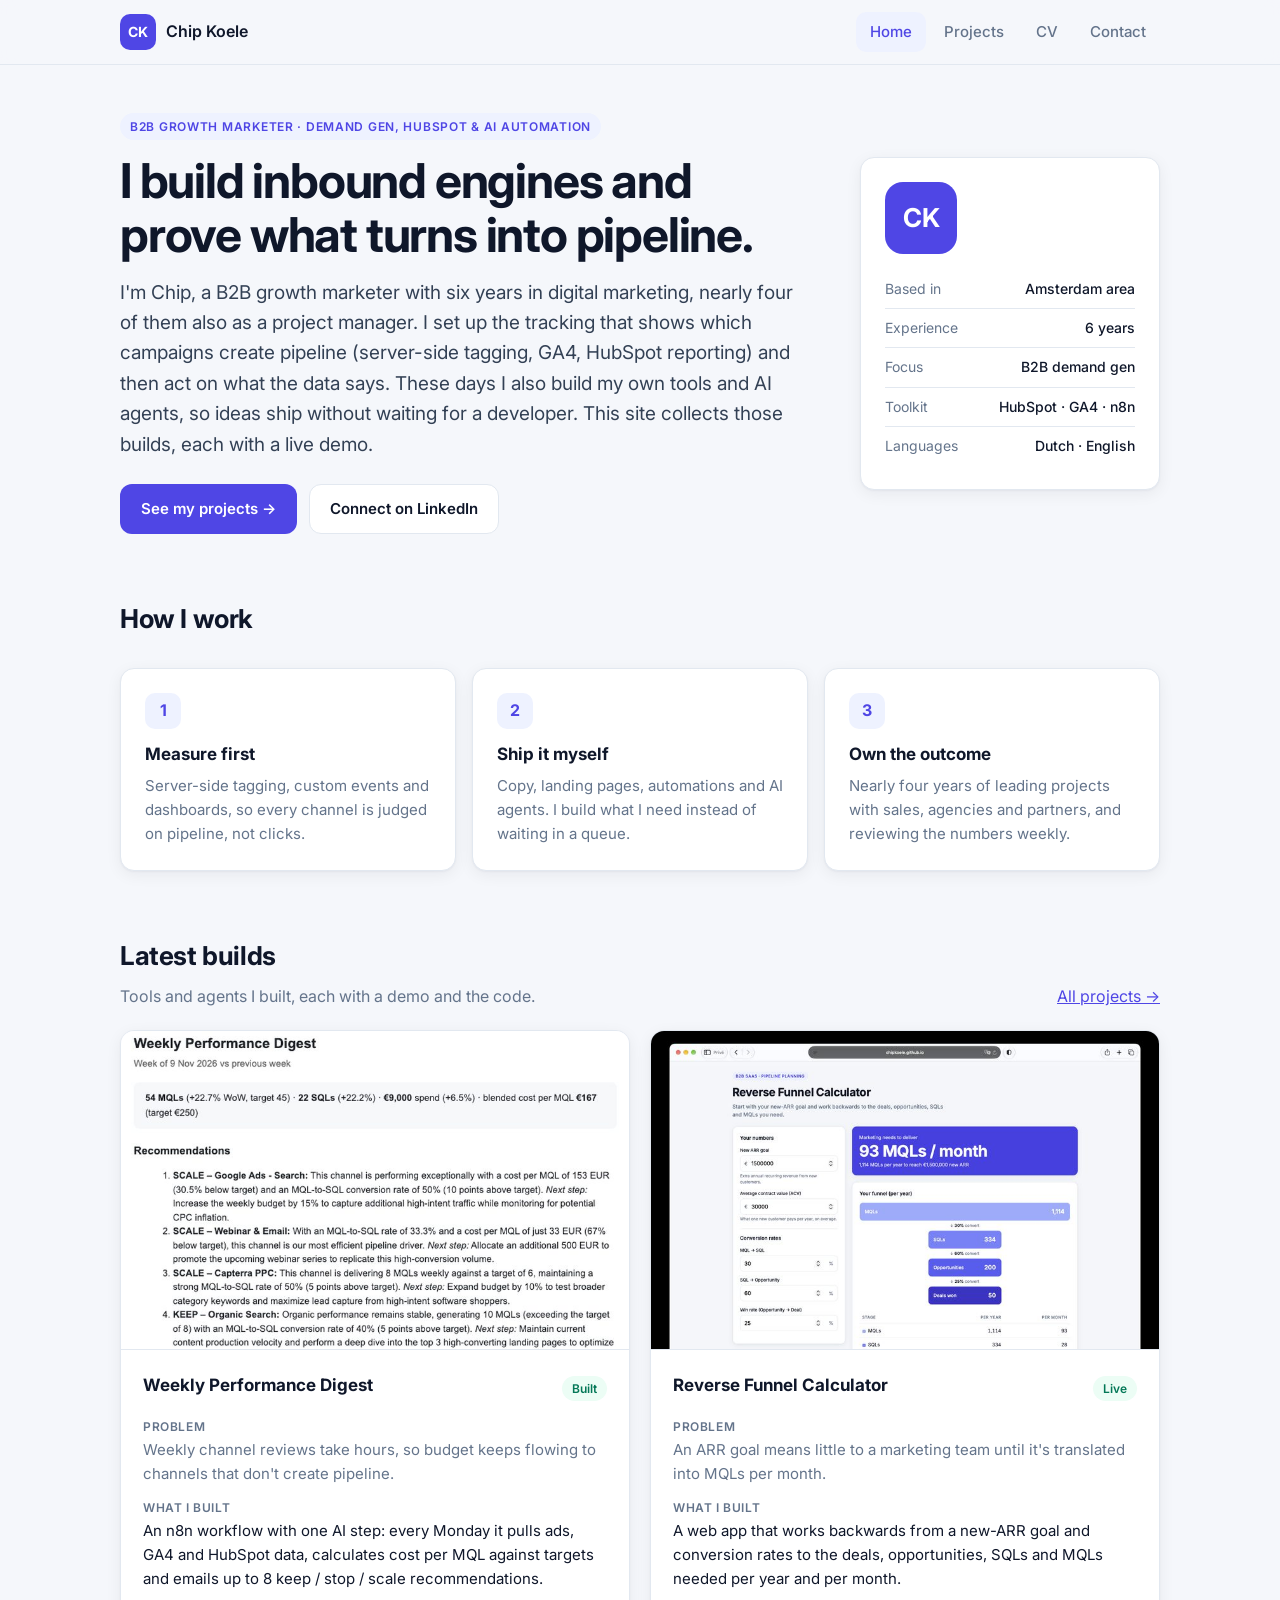
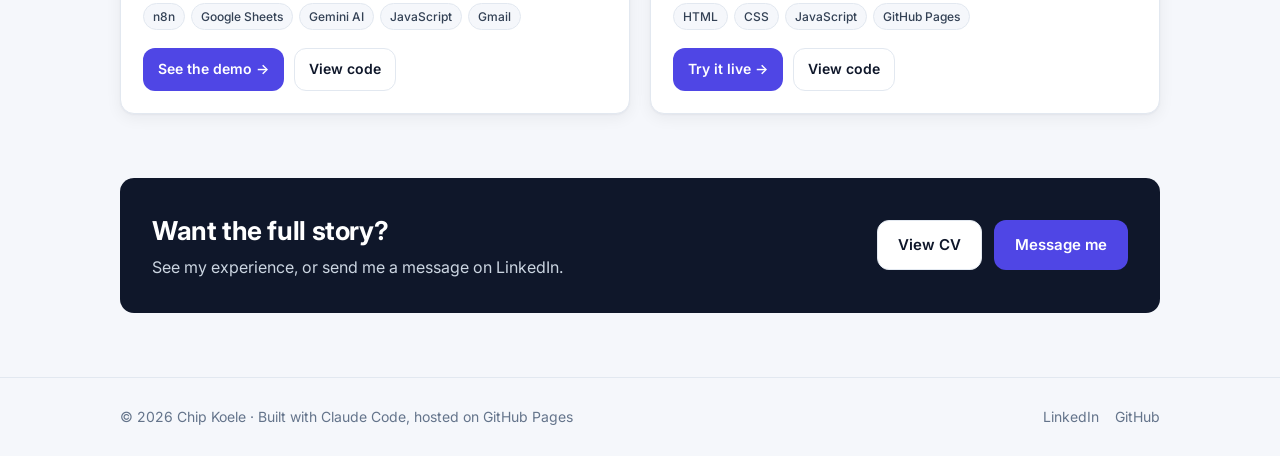
==== index.html @ 5840ac7c "Add portfolio website v1 (Home, Projects, CV, Contact) - Four static pages with shared header, foote" ====
<!DOCTYPE html>
<html lang="en">
<head>
  <meta charset="UTF-8">
  <meta name="viewport" content="width=device-width, initial-scale=1.0">
  <title>Chip Koele · B2B Growth Marketer</title>
  <meta name="description" content="Chip Koele, B2B growth marketer. I build inbound engines and prove what turns into pipeline: tracking, HubSpot, campaigns, automations and AI agents.">
  <meta property="og:title" content="Chip Koele · B2B Growth Marketer">
  <meta property="og:description" content="I build inbound engines and prove what turns into pipeline.">
  <meta property="og:type" content="website">
  <link rel="icon" href="assets/favicon.svg" type="image/svg+xml">
  <link rel="preconnect" href="https://fonts.googleapis.com">
  <link rel="preconnect" href="https://fonts.gstatic.com" crossorigin>
  <link href="https://fonts.googleapis.com/css2?family=Inter:wght@400;500;600;700&display=swap" rel="stylesheet">
  <link rel="stylesheet" href="assets/css/site.css">
</head>
<body>
  <a class="skip" href="#main">Skip to content</a>

  <!-- ===== Header (same on every page) ===== -->
  <header class="site-header">
    <div class="wrap">
      <a class="brand" href="./"><span class="monogram">CK</span>Chip Koele</a>
      <button class="nav-toggle" aria-expanded="false" aria-controls="nav">Menu</button>
      <ul class="nav" id="nav">
        <li><a href="./" aria-current="page">Home</a></li>
        <li><a href="projects.html">Projects</a></li>
        <li><a href="cv.html">CV</a></li>
        <li><a href="contact.html">Contact</a></li>
      </ul>
    </div>
  </header>

  <main id="main">
    <div class="wrap">

      <!-- ===== Hero ===== -->
      <section class="hero">
        <div>
          <span class="eyebrow">B2B Growth Marketer · Demand Gen, HubSpot &amp; AI Automation</span>
          <h1>I build inbound engines and prove what turns into pipeline.</h1>
          <p class="lead">I'm Chip, a B2B growth marketer with six years in digital marketing, nearly four of them also as a project manager. I set up the tracking that shows which campaigns create pipeline (server-side tagging, GA4, HubSpot reporting) and then act on what the data says. These days I also build my own tools and AI agents, so ideas ship without waiting for a developer. This site collects those builds, each with a live demo.</p>
          <div class="btn-row">
            <a class="btn btn-primary" href="projects.html">See my projects →</a>
            <a class="btn btn-secondary" href="https://www.linkedin.com/in/chip-koele-5592b2a4/">Connect on LinkedIn</a>
          </div>
        </div>
        <aside class="card hero-card" aria-label="Quick facts">
          <div class="monogram-lg" aria-hidden="true">CK</div>
          <ul class="facts">
            <li><span>Based in</span><span>Amsterdam area</span></li>
            <li><span>Experience</span><span>6 years</span></li>
            <li><span>Focus</span><span>B2B demand gen</span></li>
            <li><span>Toolkit</span><span>HubSpot · GA4 · n8n</span></li>
            <li><span>Languages</span><span>Dutch · English</span></li>
          </ul>
        </aside>
      </section>

      <!-- ===== How I work ===== -->
      <section class="section">
        <div class="section-head"><h2>How I work</h2></div>
        <div class="pillars">
          <div class="card">
            <div class="pillar-icon" aria-hidden="true">1</div>
            <h3>Measure first</h3>
            <p>Server-side tagging, custom events and dashboards, so every channel is judged on pipeline, not clicks.</p>
          </div>
          <div class="card">
            <div class="pillar-icon" aria-hidden="true">2</div>
            <h3>Ship it myself</h3>
            <p>Copy, landing pages, automations and AI agents. I build what I need instead of waiting in a queue.</p>
          </div>
          <div class="card">
            <div class="pillar-icon" aria-hidden="true">3</div>
            <h3>Own the outcome</h3>
            <p>Nearly four years of leading projects with sales, agencies and partners, and reviewing the numbers weekly.</p>
          </div>
        </div>
      </section>

      <!-- ===== Latest builds (filled from data/projects.json) ===== -->
      <section class="section">
        <div class="section-head">
          <div>
            <h2>Latest builds</h2>
            <p>Tools and agents I built, each with a demo and the code.</p>
          </div>
          <a href="projects.html">All projects →</a>
        </div>
        <div class="project-grid" data-projects data-limit="2"></div>
      </section>

      <!-- ===== CTA ===== -->
      <section class="section">
        <div class="cta-band">
          <div>
            <h2>Want the full story?</h2>
            <p>See my experience, or send me a message on LinkedIn.</p>
          </div>
          <div class="btn-row">
            <a class="btn btn-secondary" href="cv.html">View CV</a>
            <a class="btn btn-primary" href="https://www.linkedin.com/in/chip-koele-5592b2a4/">Message me</a>
          </div>
        </div>
      </section>

    </div>
  </main>

  <!-- ===== Footer (same on every page) ===== -->
  <footer class="site-footer">
    <div class="wrap">
      <span>© <span data-year></span> Chip Koele · Built with Claude Code, hosted on GitHub Pages</span>
      <span><a href="https://www.linkedin.com/in/chip-koele-5592b2a4/">LinkedIn</a><a href="https://github.com/chipkoele">GitHub</a></span>
    </div>
  </footer>

  <script src="assets/js/site.js"></script>
</body>
</html>
---- assets/css/site.css ----
/* =========================================================
   Chip Koele — portfolio site styles
   Change the look in one place: the design tokens below.
   (Same tokens as the Reverse Funnel Calculator.)
   ========================================================= */
:root {
  --bg: #f5f7fb;
  --card: #ffffff;
  --text: #0f172a;
  --muted: #64748b;
  --border: #e2e8f0;
  --accent: #4f46e5;        /* main brand colour */
  --accent-dark: #4338ca;
  --accent-soft: #eef2ff;
  --green: #047857;
  --green-soft: #ecfdf5;
  --radius: 14px;
  --shadow: 0 1px 2px rgba(15, 23, 42, .04), 0 4px 16px rgba(15, 23, 42, .06);
  --wrap: 1080px;
}

* { box-sizing: border-box; }
html { scroll-behavior: smooth; }
body {
  margin: 0;
  font-family: "Inter", system-ui, -apple-system, "Segoe UI", sans-serif;
  background: var(--bg);
  color: var(--text);
  line-height: 1.6;
  -webkit-font-smoothing: antialiased;
}
img { max-width: 100%; display: block; }
a { color: var(--accent); }
a:hover { color: var(--accent-dark); }
:focus-visible { outline: 3px solid var(--accent); outline-offset: 2px; border-radius: 6px; }

.wrap { max-width: var(--wrap); margin: 0 auto; padding: 0 20px; }
.skip { position: absolute; left: -999px; }
.skip:focus { left: 12px; top: 12px; background: #fff; padding: 8px 12px; z-index: 10; }

/* ---------- Header + navigation ---------- */
.site-header {
  position: sticky; top: 0; z-index: 5;
  background: rgba(245, 247, 251, .9);
  backdrop-filter: saturate(180%) blur(8px);
  border-bottom: 1px solid var(--border);
}
.site-header .wrap { display: flex; align-items: center; justify-content: space-between; height: 64px; }
.brand { display: flex; align-items: center; gap: 10px; text-decoration: none; color: var(--text); font-weight: 600; }
.monogram {
  display: inline-grid; place-items: center; width: 36px; height: 36px; border-radius: 10px;
  background: var(--accent); color: #fff; font-weight: 700; font-size: 14px; letter-spacing: .02em;
}
.nav-toggle {
  display: none; background: none; border: 1px solid var(--border); border-radius: 10px;
  padding: 8px 12px; font: inherit; font-size: 14px; font-weight: 500; color: var(--text); cursor: pointer;
}
.nav { display: flex; gap: 4px; list-style: none; margin: 0; padding: 0; }
.nav a {
  display: block; padding: 8px 14px; border-radius: 10px; text-decoration: none;
  color: var(--muted); font-weight: 500; font-size: 15px;
}
.nav a:hover { color: var(--text); background: #fff; }
.nav a[aria-current="page"] { color: var(--accent); background: var(--accent-soft); }

@media (max-width: 680px) {
  .nav-toggle { display: block; }
  .nav {
    display: none; position: absolute; top: 64px; left: 0; right: 0; flex-direction: column;
    background: #fff; border-bottom: 1px solid var(--border); padding: 8px 12px 14px;
  }
  .nav.open { display: flex; }
  .nav a { padding: 12px 14px; }
}

/* ---------- Typography + building blocks ---------- */
main { padding: 48px 0 64px; }
.eyebrow {
  display: inline-block; font-size: 12px; font-weight: 600; letter-spacing: .06em;
  text-transform: uppercase; color: var(--accent); background: var(--accent-soft);
  padding: 4px 10px; border-radius: 999px; margin-bottom: 14px;
}
h1 { font-size: clamp(30px, 5.5vw, 48px); line-height: 1.12; letter-spacing: -.025em; margin: 0 0 16px; }
h2 { font-size: clamp(22px, 3vw, 26px); letter-spacing: -.015em; margin: 0 0 8px; }
h3 { font-size: 17px; margin: 0 0 6px; }
.lead { font-size: clamp(17px, 2.2vw, 19px); color: #334155; max-width: 680px; margin: 0 0 24px; }
.muted { color: var(--muted); }
.section { margin-top: 64px; }
.section-head { display: flex; align-items: end; justify-content: space-between; gap: 16px; margin-bottom: 20px; flex-wrap: wrap; }
.section-head p { margin: 0; color: var(--muted); }

.btn {
  display: inline-flex; align-items: center; gap: 8px; padding: 12px 20px; border-radius: 12px;
  font-weight: 600; font-size: 15px; text-decoration: none; border: 1px solid transparent;
  transition: background .15s, border-color .15s, transform .15s;
}
.btn:hover { transform: translateY(-1px); }
.btn-primary { background: var(--accent); color: #fff; }
.btn-primary:hover { background: var(--accent-dark); color: #fff; }
.btn-secondary { background: #fff; color: var(--text); border-color: var(--border); }
.btn-secondary:hover { border-color: #cbd5e1; color: var(--text); }
.btn-row { display: flex; gap: 12px; flex-wrap: wrap; }

.card {
  background: var(--card); border: 1px solid var(--border);
  border-radius: var(--radius); box-shadow: var(--shadow); padding: 24px;
}

/* ---------- Home hero ---------- */
.hero { display: grid; grid-template-columns: 1fr 300px; gap: 40px; align-items: center; }
.hero-card .monogram-lg {
  display: grid; place-items: center; width: 72px; height: 72px; border-radius: 18px;
  background: var(--accent); color: #fff; font-weight: 700; font-size: 26px; margin-bottom: 16px;
}
.facts { list-style: none; margin: 0; padding: 0; font-size: 14px; }
.facts li { padding: 8px 0; border-top: 1px solid var(--border); display: flex; justify-content: space-between; gap: 12px; }
.facts li:first-child { border-top: 0; }
.facts span:first-child { color: var(--muted); }
.facts span:last-child { font-weight: 500; text-align: right; }
@media (max-width: 820px) { .hero { grid-template-columns: 1fr; gap: 28px; } }

.pillars { display: grid; grid-template-columns: repeat(3, 1fr); gap: 16px; }
.pillars .card p { margin: 0; color: var(--muted); font-size: 15px; }
.pillar-icon {
  width: 36px; height: 36px; border-radius: 10px; background: var(--accent-soft); color: var(--accent);
  display: grid; place-items: center; font-weight: 700; margin-bottom: 12px;
}
@media (max-width: 820px) { .pillars { grid-template-columns: 1fr; } }

/* ---------- Project cards ---------- */
.project-grid { display: grid; grid-template-columns: repeat(2, 1fr); gap: 20px; }
@media (max-width: 760px) { .project-grid { grid-template-columns: 1fr; } }
.project-card { padding: 0; overflow: hidden; display: flex; flex-direction: column; }
.project-card .thumb { aspect-ratio: 16 / 10; background: var(--accent-soft); border-bottom: 1px solid var(--border); }
.project-card .thumb img { width: 100%; height: 100%; object-fit: cover; object-position: top; }
.project-card .body { padding: 22px; display: flex; flex-direction: column; gap: 12px; flex: 1; }
.project-card .problem { margin: 0; color: var(--muted); font-size: 15px; }
.project-card .built { margin: 0; font-size: 15px; }
.project-card .label { font-size: 12px; font-weight: 600; text-transform: uppercase; letter-spacing: .05em; color: var(--muted); display: block; margin-bottom: 2px; }
.project-top { display: flex; align-items: center; justify-content: space-between; gap: 10px; }
.status { font-size: 12px; font-weight: 600; padding: 3px 10px; border-radius: 999px; white-space: nowrap; }
.status-live, .status-built { background: var(--green-soft); color: var(--green); }
.status-progress, .status-planned { background: #fff7ed; color: #c2410c; }
.tags { display: flex; flex-wrap: wrap; gap: 6px; list-style: none; padding: 0; margin: 0; }
.tags li { font-size: 12px; font-weight: 500; background: var(--bg); border: 1px solid var(--border); padding: 3px 9px; border-radius: 999px; color: #334155; }
.project-links { display: flex; gap: 10px; flex-wrap: wrap; margin-top: auto; padding-top: 6px; }
.project-links .btn { padding: 9px 14px; font-size: 14px; }

/* ---------- CV ---------- */
.cv-layout { display: grid; grid-template-columns: 1fr 280px; gap: 24px; align-items: start; }
@media (max-width: 860px) { .cv-layout { grid-template-columns: 1fr; } }
.cv-layout aside { position: sticky; top: 88px; display: grid; gap: 16px; }
@media (max-width: 860px) { .cv-layout aside { position: static; } }
.cv-block + .cv-block { margin-top: 20px; }
.job { padding: 18px 0; border-top: 1px solid var(--border); }
.job:first-of-type { border-top: 0; padding-top: 4px; }
.job-head { display: flex; justify-content: space-between; gap: 12px; flex-wrap: wrap; }
.job-head h3 { margin: 0; }
.job-date { color: var(--muted); font-size: 14px; white-space: nowrap; }
.job-org { color: var(--accent); font-weight: 500; font-size: 15px; margin: 0 0 8px; }
.job ul, .card ul.plain { margin: 0; padding-left: 18px; }
.job li { margin: 4px 0; font-size: 15px; }
.skill-group + .skill-group { margin-top: 14px; }
.skill-group h4 { font-size: 13px; margin: 0 0 8px; color: var(--muted); text-transform: uppercase; letter-spacing: .05em; }

/* ---------- Contact ---------- */
.contact-grid { display: grid; grid-template-columns: repeat(2, 1fr); gap: 20px; max-width: 760px; }
@media (max-width: 640px) { .contact-grid { grid-template-columns: 1fr; } }
.contact-card { display: flex; flex-direction: column; gap: 10px; text-decoration: none; color: var(--text); transition: border-color .15s, transform .15s; }
.contact-card:hover { border-color: var(--accent); transform: translateY(-2px); color: var(--text); }
.contact-card p { margin: 0; color: var(--muted); font-size: 15px; }
.contact-card .go { color: var(--accent); font-weight: 600; font-size: 15px; margin-top: 4px; }

/* ---------- CTA band + footer ---------- */
.cta-band { background: var(--text); color: #fff; border-radius: var(--radius); padding: 32px; display: flex; justify-content: space-between; align-items: center; gap: 20px; flex-wrap: wrap; }
.cta-band h2 { color: #fff; margin: 0 0 4px; }
.cta-band p { margin: 0; color: #cbd5e1; }
.site-footer { border-top: 1px solid var(--border); padding: 28px 0; font-size: 14px; color: var(--muted); }
.site-footer .wrap { display: flex; justify-content: space-between; gap: 16px; flex-wrap: wrap; }
.site-footer a { color: var(--muted); text-decoration: none; margin-left: 16px; }
.site-footer a:first-child { margin-left: 0; }
.site-footer a:hover { color: var(--text); }
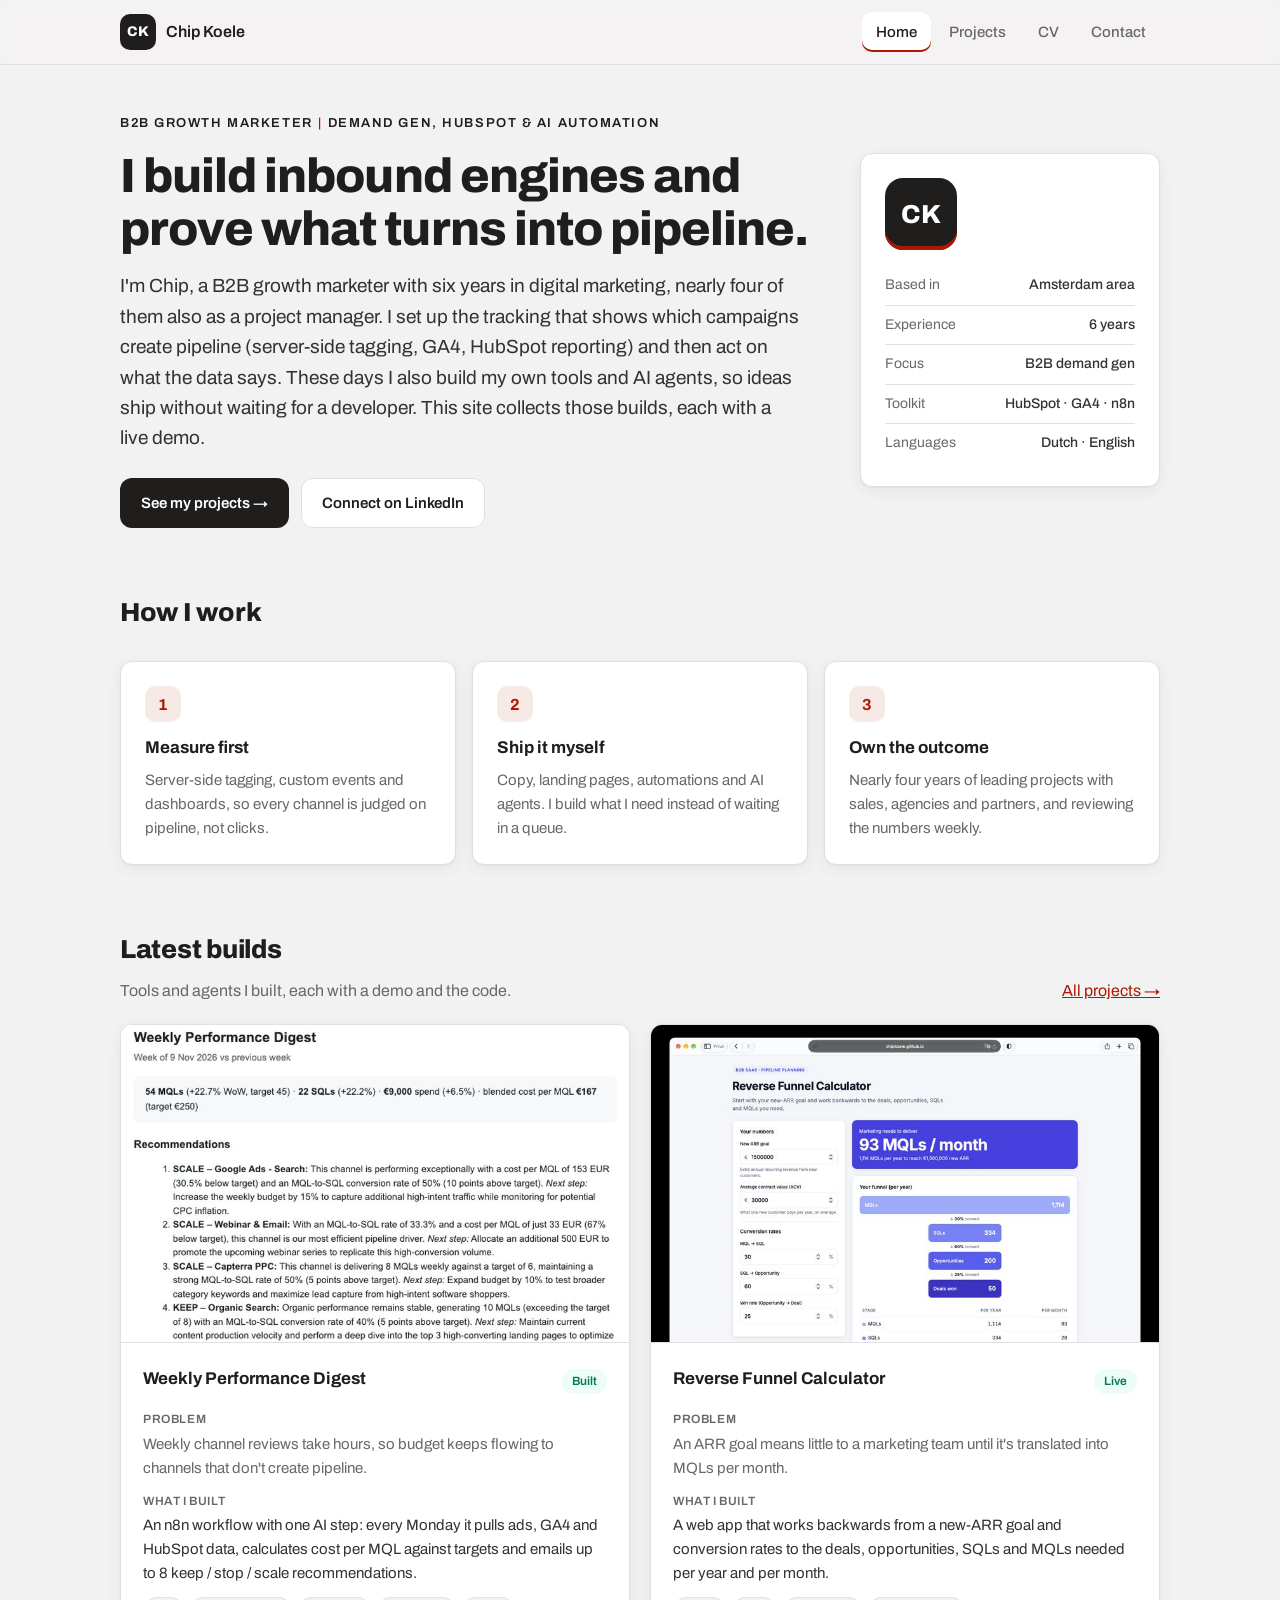
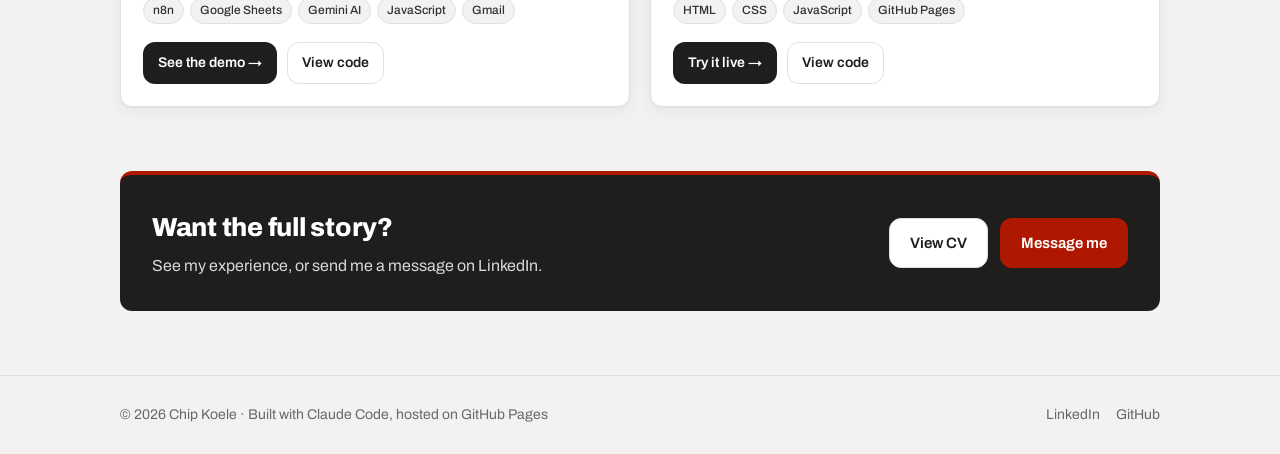
==== commit a2180323: "Apply my CV brand: Archivo font, red accent, warm neutrals - Design tokens now match my CV (#ae1800 " ====
--- a/index.html
+++ b/index.html
@@ -11,7 +11,7 @@
   <link rel="icon" href="assets/favicon.svg" type="image/svg+xml">
   <link rel="preconnect" href="https://fonts.googleapis.com">
   <link rel="preconnect" href="https://fonts.gstatic.com" crossorigin>
-  <link href="https://fonts.googleapis.com/css2?family=Inter:wght@400;500;600;700&display=swap" rel="stylesheet">
+  <link href="https://fonts.googleapis.com/css2?family=Archivo:wght@400;500;600;800&display=swap" rel="stylesheet">
   <link rel="stylesheet" href="assets/css/site.css">
 </head>
 <body>
@@ -37,7 +37,7 @@
       <!-- ===== Hero ===== -->
       <section class="hero">
         <div>
-          <span class="eyebrow">B2B Growth Marketer · Demand Gen, HubSpot &amp; AI Automation</span>
+          <span class="role-line">B2B Growth Marketer<span class="sep">|</span>Demand Gen, HubSpot &amp; AI Automation</span>
           <h1>I build inbound engines and prove what turns into pipeline.</h1>
           <p class="lead">I'm Chip, a B2B growth marketer with six years in digital marketing, nearly four of them also as a project manager. I set up the tracking that shows which campaigns create pipeline (server-side tagging, GA4, HubSpot reporting) and then act on what the data says. These days I also build my own tools and AI agents, so ideas ship without waiting for a developer. This site collects those builds, each with a live demo.</p>
           <div class="btn-row">
@@ -100,7 +100,7 @@
           </div>
           <div class="btn-row">
             <a class="btn btn-secondary" href="cv.html">View CV</a>
-            <a class="btn btn-primary" href="https://www.linkedin.com/in/chip-koele-5592b2a4/">Message me</a>
+            <a class="btn btn-accent" href="https://www.linkedin.com/in/chip-koele-5592b2a4/">Message me</a>
           </div>
         </div>
       </section>
--- a/assets/css/site.css
+++ b/assets/css/site.css
@@ -4,18 +4,21 @@
    (Same tokens as the Reverse Funnel Calculator.)
    ========================================================= */
 :root {
-  --bg: #f5f7fb;
+  /* Brand: taken from my CV (Archivo font, deep red accent, warm neutrals) */
+  --bg: #f3f2f2;            /* warm off-white (CV background) */
   --card: #ffffff;
-  --text: #0f172a;
-  --muted: #64748b;
-  --border: #e2e8f0;
-  --accent: #4f46e5;        /* main brand colour */
-  --accent-dark: #4338ca;
-  --accent-soft: #eef2ff;
+  --text: #201e1d;          /* warm near-black (CV headings) */
+  --body: #333131;          /* body text */
+  --muted: #696767;         /* warm grey */
+  --border: #e1e0e0;
+  --accent: #ae1800;        /* CV red: labels, dividers, small highlights */
+  --accent-dark: #8c1300;
+  --accent-soft: #f7e9e6;
   --green: #047857;
   --green-soft: #ecfdf5;
-  --radius: 14px;
-  --shadow: 0 1px 2px rgba(15, 23, 42, .04), 0 4px 16px rgba(15, 23, 42, .06);
+  --radius: 12px;
+  --shadow: 0 1px 2px rgba(32, 30, 29, .04), 0 4px 16px rgba(32, 30, 29, .06);
+  --font: "Archivo", system-ui, -apple-system, "Segoe UI", sans-serif;
   --wrap: 1080px;
 }
 
@@ -23,9 +26,9 @@
 html { scroll-behavior: smooth; }
 body {
   margin: 0;
-  font-family: "Inter", system-ui, -apple-system, "Segoe UI", sans-serif;
+  font-family: var(--font);
   background: var(--bg);
-  color: var(--text);
+  color: var(--body);
   line-height: 1.6;
   -webkit-font-smoothing: antialiased;
 }
@@ -41,7 +44,7 @@
 /* ---------- Header + navigation ---------- */
 .site-header {
   position: sticky; top: 0; z-index: 5;
-  background: rgba(245, 247, 251, .9);
+  background: rgba(243, 242, 242, .92);
   backdrop-filter: saturate(180%) blur(8px);
   border-bottom: 1px solid var(--border);
 }
@@ -49,7 +52,7 @@
 .brand { display: flex; align-items: center; gap: 10px; text-decoration: none; color: var(--text); font-weight: 600; }
 .monogram {
   display: inline-grid; place-items: center; width: 36px; height: 36px; border-radius: 10px;
-  background: var(--accent); color: #fff; font-weight: 700; font-size: 14px; letter-spacing: .02em;
+  background: var(--text); color: #fff; font-weight: 800; font-size: 14px; letter-spacing: .02em;
 }
 .nav-toggle {
   display: none; background: none; border: 1px solid var(--border); border-radius: 10px;
@@ -61,7 +64,7 @@
   color: var(--muted); font-weight: 500; font-size: 15px;
 }
 .nav a:hover { color: var(--text); background: #fff; }
-.nav a[aria-current="page"] { color: var(--accent); background: var(--accent-soft); }
+.nav a[aria-current="page"] { color: var(--text); background: #fff; box-shadow: inset 0 -2px 0 var(--accent); }
 
 @media (max-width: 680px) {
   .nav-toggle { display: block; }
@@ -75,15 +78,22 @@
 
 /* ---------- Typography + building blocks ---------- */
 main { padding: 48px 0 64px; }
+/* Section label, like PROFILE / SKILLS & TOOLING on my CV */
 .eyebrow {
-  display: inline-block; font-size: 12px; font-weight: 600; letter-spacing: .06em;
-  text-transform: uppercase; color: var(--accent); background: var(--accent-soft);
-  padding: 4px 10px; border-radius: 999px; margin-bottom: 14px;
+  display: inline-block; font-size: 12px; font-weight: 600; letter-spacing: .14em;
+  text-transform: uppercase; color: var(--accent); margin-bottom: 14px;
 }
-h1 { font-size: clamp(30px, 5.5vw, 48px); line-height: 1.12; letter-spacing: -.025em; margin: 0 0 16px; }
-h2 { font-size: clamp(22px, 3vw, 26px); letter-spacing: -.015em; margin: 0 0 8px; }
+/* Role line, like "MARKETING PROJECT MANAGER | DATA-DRIVEN" on my CV */
+.role-line {
+  display: block; font-size: 13px; font-weight: 600; letter-spacing: .12em;
+  text-transform: uppercase; color: var(--text); margin-bottom: 16px;
+}
+.role-line .sep { color: var(--accent); margin: 0 .4em; }
+h1, h2, h3 { color: var(--text); }
+h1 { font-size: clamp(30px, 5.5vw, 48px); font-weight: 800; line-height: 1.1; letter-spacing: -.02em; margin: 0 0 16px; }
+h2 { font-size: clamp(22px, 3vw, 26px); font-weight: 800; letter-spacing: -.01em; margin: 0 0 8px; }
 h3 { font-size: 17px; margin: 0 0 6px; }
-.lead { font-size: clamp(17px, 2.2vw, 19px); color: #334155; max-width: 680px; margin: 0 0 24px; }
+.lead { font-size: clamp(17px, 2.2vw, 19px); color: var(--body); max-width: 680px; margin: 0 0 24px; }
 .muted { color: var(--muted); }
 .section { margin-top: 64px; }
 .section-head { display: flex; align-items: end; justify-content: space-between; gap: 16px; margin-bottom: 20px; flex-wrap: wrap; }
@@ -95,10 +105,12 @@
   transition: background .15s, border-color .15s, transform .15s;
 }
 .btn:hover { transform: translateY(-1px); }
-.btn-primary { background: var(--accent); color: #fff; }
-.btn-primary:hover { background: var(--accent-dark); color: #fff; }
+.btn-primary { background: var(--text); color: #fff; }
+.btn-primary:hover { background: var(--accent); color: #fff; }
+.btn-accent { background: var(--accent); color: #fff; }
+.btn-accent:hover { background: var(--accent-dark); color: #fff; }
 .btn-secondary { background: #fff; color: var(--text); border-color: var(--border); }
-.btn-secondary:hover { border-color: #cbd5e1; color: var(--text); }
+.btn-secondary:hover { border-color: var(--text); color: var(--text); }
 .btn-row { display: flex; gap: 12px; flex-wrap: wrap; }
 
 .card {
@@ -110,7 +122,8 @@
 .hero { display: grid; grid-template-columns: 1fr 300px; gap: 40px; align-items: center; }
 .hero-card .monogram-lg {
   display: grid; place-items: center; width: 72px; height: 72px; border-radius: 18px;
-  background: var(--accent); color: #fff; font-weight: 700; font-size: 26px; margin-bottom: 16px;
+  background: var(--text); color: #fff; font-weight: 800; font-size: 26px; margin-bottom: 16px;
+  box-shadow: inset 0 -4px 0 var(--accent);
 }
 .facts { list-style: none; margin: 0; padding: 0; font-size: 14px; }
 .facts li { padding: 8px 0; border-top: 1px solid var(--border); display: flex; justify-content: space-between; gap: 12px; }
@@ -131,7 +144,7 @@
 .project-grid { display: grid; grid-template-columns: repeat(2, 1fr); gap: 20px; }
 @media (max-width: 760px) { .project-grid { grid-template-columns: 1fr; } }
 .project-card { padding: 0; overflow: hidden; display: flex; flex-direction: column; }
-.project-card .thumb { aspect-ratio: 16 / 10; background: var(--accent-soft); border-bottom: 1px solid var(--border); }
+.project-card .thumb { aspect-ratio: 16 / 10; background: var(--bg); border-bottom: 1px solid var(--border); }
 .project-card .thumb img { width: 100%; height: 100%; object-fit: cover; object-position: top; }
 .project-card .body { padding: 22px; display: flex; flex-direction: column; gap: 12px; flex: 1; }
 .project-card .problem { margin: 0; color: var(--muted); font-size: 15px; }
@@ -142,7 +155,7 @@
 .status-live, .status-built { background: var(--green-soft); color: var(--green); }
 .status-progress, .status-planned { background: #fff7ed; color: #c2410c; }
 .tags { display: flex; flex-wrap: wrap; gap: 6px; list-style: none; padding: 0; margin: 0; }
-.tags li { font-size: 12px; font-weight: 500; background: var(--bg); border: 1px solid var(--border); padding: 3px 9px; border-radius: 999px; color: #334155; }
+.tags li { font-size: 12px; font-weight: 500; background: var(--bg); border: 1px solid var(--border); padding: 3px 9px; border-radius: 999px; color: var(--body); }
 .project-links { display: flex; gap: 10px; flex-wrap: wrap; margin-top: auto; padding-top: 6px; }
 .project-links .btn { padding: 9px 14px; font-size: 14px; }
 
@@ -157,7 +170,7 @@
 .job-head { display: flex; justify-content: space-between; gap: 12px; flex-wrap: wrap; }
 .job-head h3 { margin: 0; }
 .job-date { color: var(--muted); font-size: 14px; white-space: nowrap; }
-.job-org { color: var(--accent); font-weight: 500; font-size: 15px; margin: 0 0 8px; }
+.job-org { color: var(--muted); font-weight: 600; font-size: 15px; margin: 0 0 8px; }
 .job ul, .card ul.plain { margin: 0; padding-left: 18px; }
 .job li { margin: 4px 0; font-size: 15px; }
 .skill-group + .skill-group { margin-top: 14px; }
@@ -174,7 +187,8 @@
 /* ---------- CTA band + footer ---------- */
 .cta-band { background: var(--text); color: #fff; border-radius: var(--radius); padding: 32px; display: flex; justify-content: space-between; align-items: center; gap: 20px; flex-wrap: wrap; }
 .cta-band h2 { color: #fff; margin: 0 0 4px; }
-.cta-band p { margin: 0; color: #cbd5e1; }
+.cta-band p { margin: 0; color: #d8d7d7; }
+.cta-band { border-top: 4px solid var(--accent); }
 .site-footer { border-top: 1px solid var(--border); padding: 28px 0; font-size: 14px; color: var(--muted); }
 .site-footer .wrap { display: flex; justify-content: space-between; gap: 16px; flex-wrap: wrap; }
 .site-footer a { color: var(--muted); text-decoration: none; margin-left: 16px; }
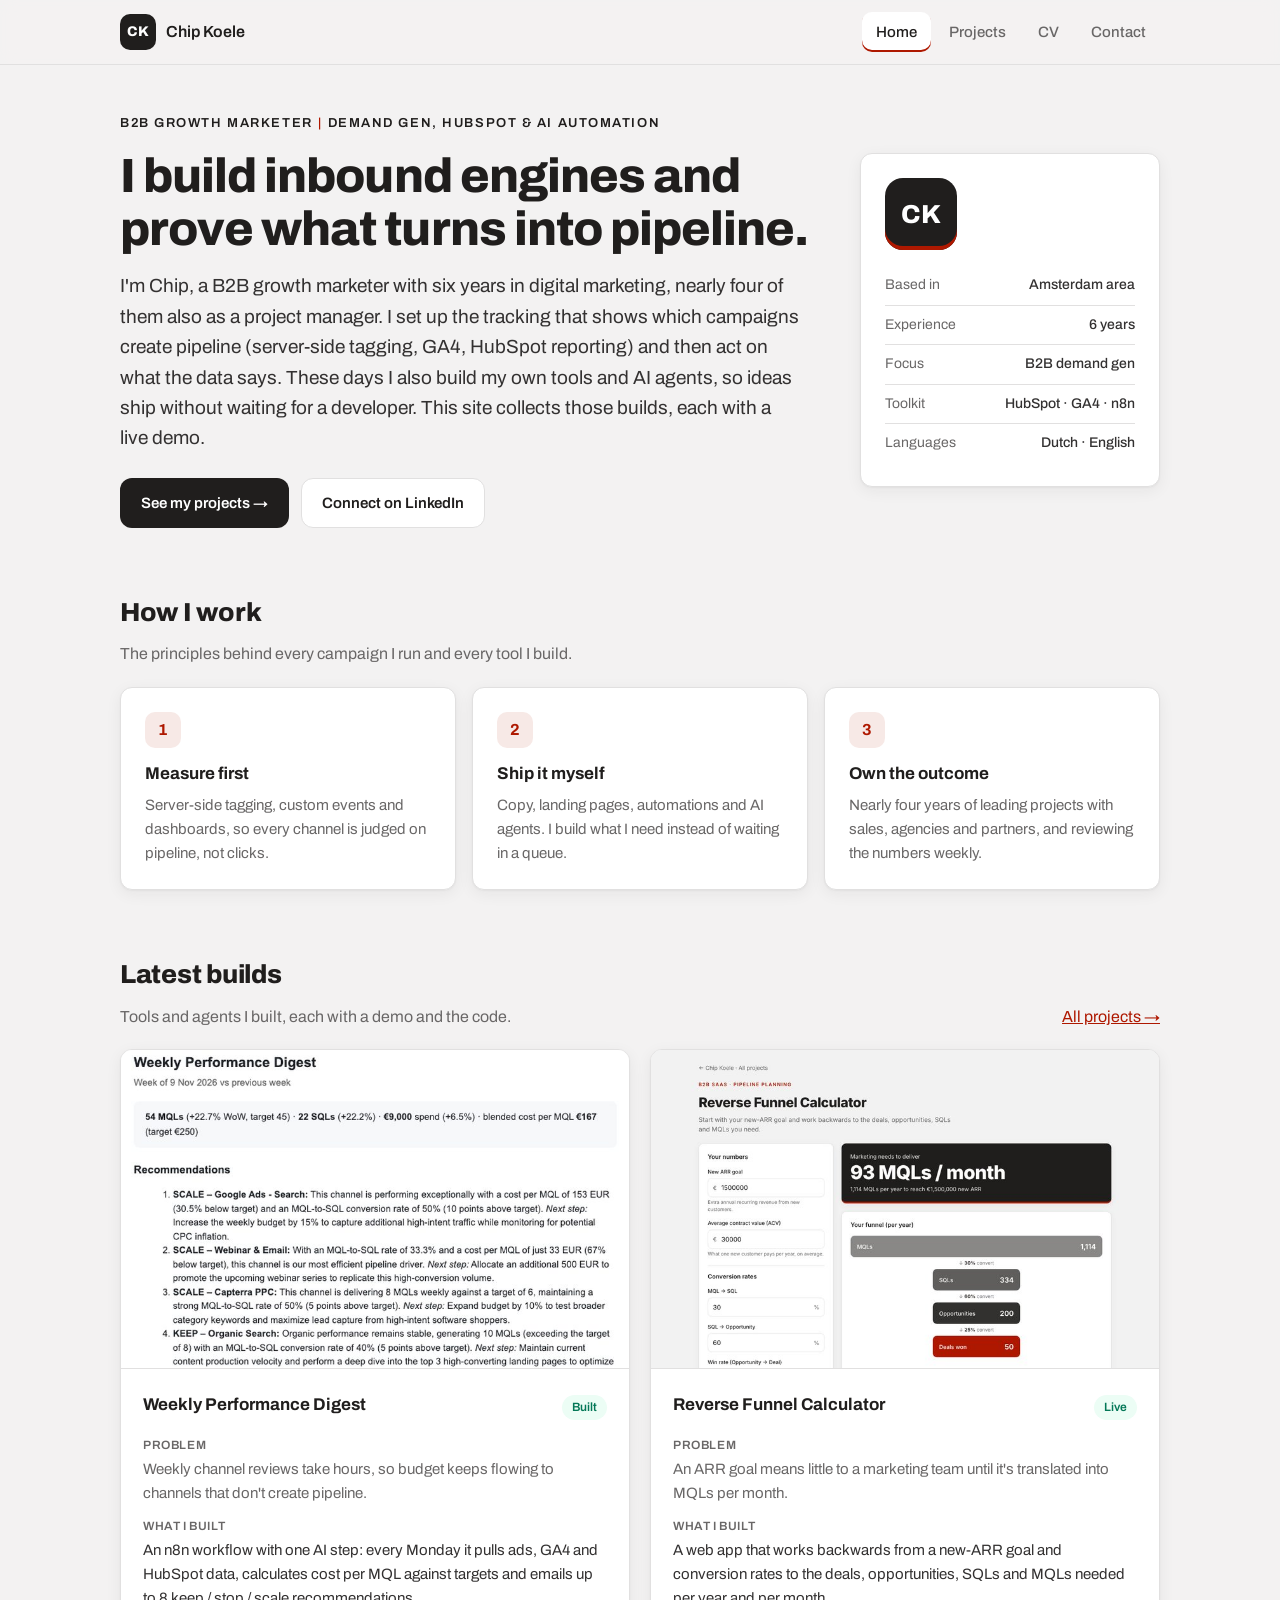
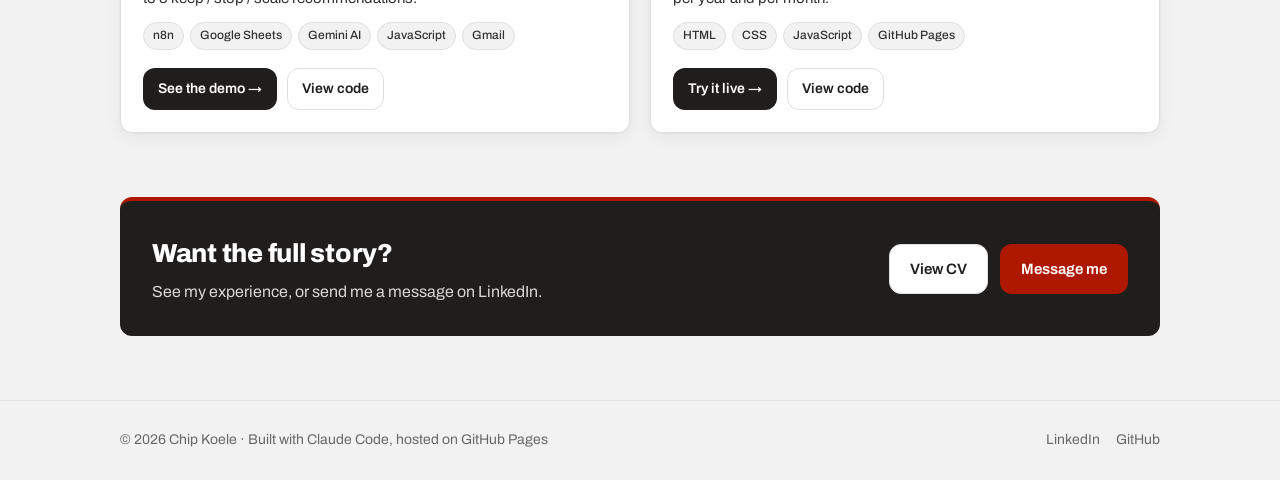
==== commit fc8397c8: "Add Go back links, How I work subtext, open LinkedIn in new tab - "← Go back" on Projects, CV and Co" ====
--- a/index.html
+++ b/index.html
@@ -42,7 +42,7 @@
           <p class="lead">I'm Chip, a B2B growth marketer with six years in digital marketing, nearly four of them also as a project manager. I set up the tracking that shows which campaigns create pipeline (server-side tagging, GA4, HubSpot reporting) and then act on what the data says. These days I also build my own tools and AI agents, so ideas ship without waiting for a developer. This site collects those builds, each with a live demo.</p>
           <div class="btn-row">
             <a class="btn btn-primary" href="projects.html">See my projects →</a>
-            <a class="btn btn-secondary" href="https://www.linkedin.com/in/chip-koele-5592b2a4/">Connect on LinkedIn</a>
+            <a class="btn btn-secondary" href="https://www.linkedin.com/in/chip-koele-5592b2a4/" target="_blank" rel="noopener">Connect on LinkedIn</a>
           </div>
         </div>
         <aside class="card hero-card" aria-label="Quick facts">
@@ -59,7 +59,12 @@
 
       <!-- ===== How I work ===== -->
       <section class="section">
-        <div class="section-head"><h2>How I work</h2></div>
+        <div class="section-head">
+          <div>
+            <h2>How I work</h2>
+            <p>The principles behind every campaign I run and every tool I build.</p>
+          </div>
+        </div>
         <div class="pillars">
           <div class="card">
             <div class="pillar-icon" aria-hidden="true">1</div>
@@ -100,7 +105,7 @@
           </div>
           <div class="btn-row">
             <a class="btn btn-secondary" href="cv.html">View CV</a>
-            <a class="btn btn-accent" href="https://www.linkedin.com/in/chip-koele-5592b2a4/">Message me</a>
+            <a class="btn btn-accent" href="https://www.linkedin.com/in/chip-koele-5592b2a4/" target="_blank" rel="noopener">Message me</a>
           </div>
         </div>
       </section>
@@ -112,7 +117,7 @@
   <footer class="site-footer">
     <div class="wrap">
       <span>© <span data-year></span> Chip Koele · Built with Claude Code, hosted on GitHub Pages</span>
-      <span><a href="https://www.linkedin.com/in/chip-koele-5592b2a4/">LinkedIn</a><a href="https://github.com/chipkoele">GitHub</a></span>
+      <span><a href="https://www.linkedin.com/in/chip-koele-5592b2a4/" target="_blank" rel="noopener">LinkedIn</a><a href="https://github.com/chipkoele">GitHub</a></span>
     </div>
   </footer>
 
--- a/assets/css/site.css
+++ b/assets/css/site.css
@@ -118,6 +118,10 @@
   border-radius: var(--radius); box-shadow: var(--shadow); padding: 24px;
 }
 
+/* "Go back" link between intro and content (Projects, CV, Contact) */
+.back-link { display: inline-block; color: var(--accent); font-weight: 500; font-size: 15px; margin: 0 0 24px; }
+.back-link:hover { color: var(--accent-dark); }
+
 /* ---------- Home hero ---------- */
 .hero { display: grid; grid-template-columns: 1fr 300px; gap: 40px; align-items: center; }
 .hero-card .monogram-lg {
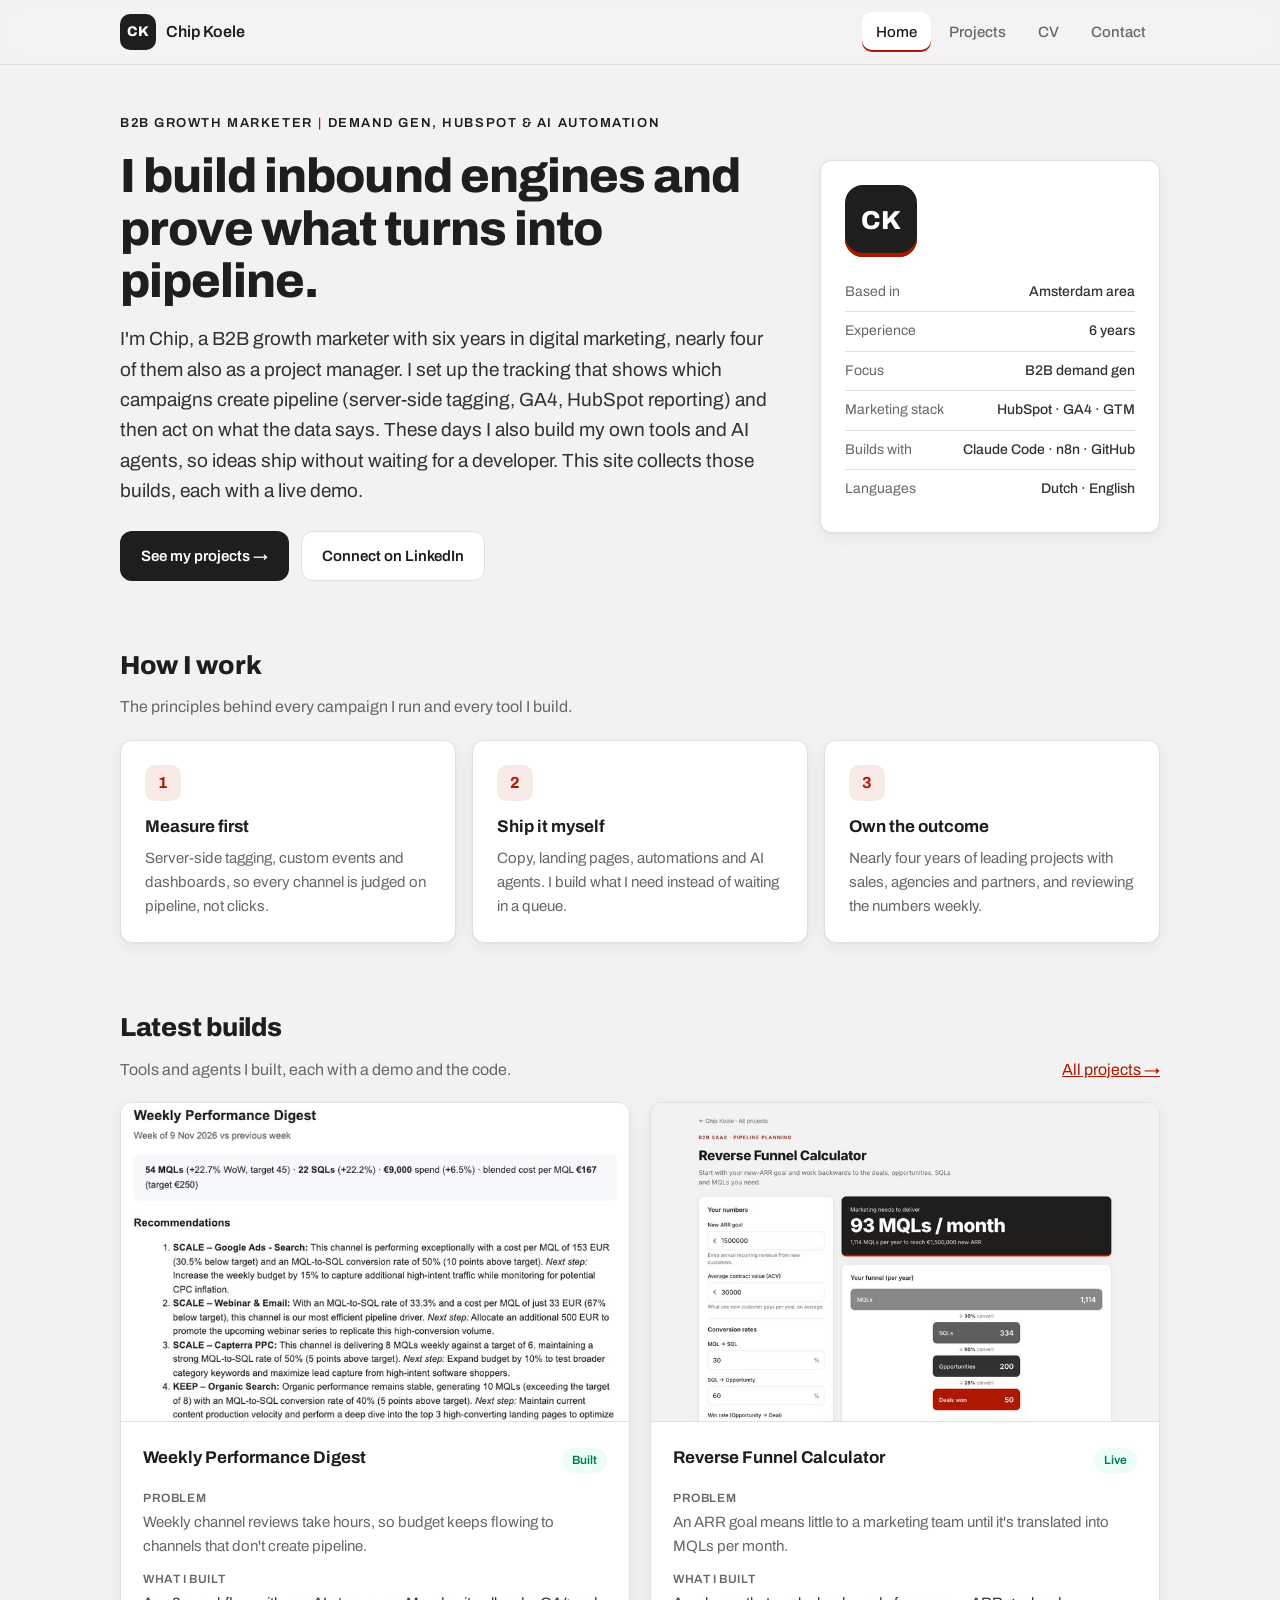
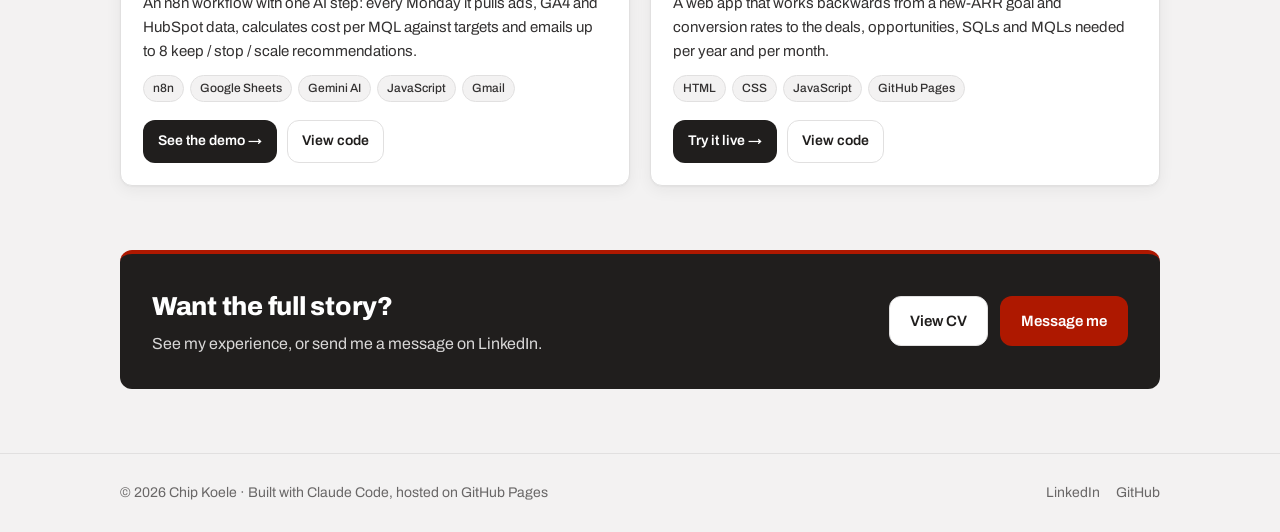
==== commit b4ca4e3a: "Split Home toolkit into Marketing stack and Builds with - Marketing stack: HubSpot · GA4 · GTM - Bui" ====
--- a/index.html
+++ b/index.html
@@ -51,7 +51,8 @@
             <li><span>Based in</span><span>Amsterdam area</span></li>
             <li><span>Experience</span><span>6 years</span></li>
             <li><span>Focus</span><span>B2B demand gen</span></li>
-            <li><span>Toolkit</span><span>HubSpot · GA4 · n8n</span></li>
+            <li><span>Marketing stack</span><span>HubSpot · GA4 · GTM</span></li>
+            <li><span>Builds with</span><span>Claude Code · n8n · GitHub</span></li>
             <li><span>Languages</span><span>Dutch · English</span></li>
           </ul>
         </aside>
--- a/assets/css/site.css
+++ b/assets/css/site.css
@@ -123,7 +123,7 @@
 .back-link:hover { color: var(--accent-dark); }
 
 /* ---------- Home hero ---------- */
-.hero { display: grid; grid-template-columns: 1fr 300px; gap: 40px; align-items: center; }
+.hero { display: grid; grid-template-columns: 1fr 340px; gap: 40px; align-items: center; }
 .hero-card .monogram-lg {
   display: grid; place-items: center; width: 72px; height: 72px; border-radius: 18px;
   background: var(--text); color: #fff; font-weight: 800; font-size: 26px; margin-bottom: 16px;
@@ -132,7 +132,7 @@
 .facts { list-style: none; margin: 0; padding: 0; font-size: 14px; }
 .facts li { padding: 8px 0; border-top: 1px solid var(--border); display: flex; justify-content: space-between; gap: 12px; }
 .facts li:first-child { border-top: 0; }
-.facts span:first-child { color: var(--muted); }
+.facts span:first-child { color: var(--muted); white-space: nowrap; }
 .facts span:last-child { font-weight: 500; text-align: right; }
 @media (max-width: 820px) { .hero { grid-template-columns: 1fr; gap: 28px; } }
 
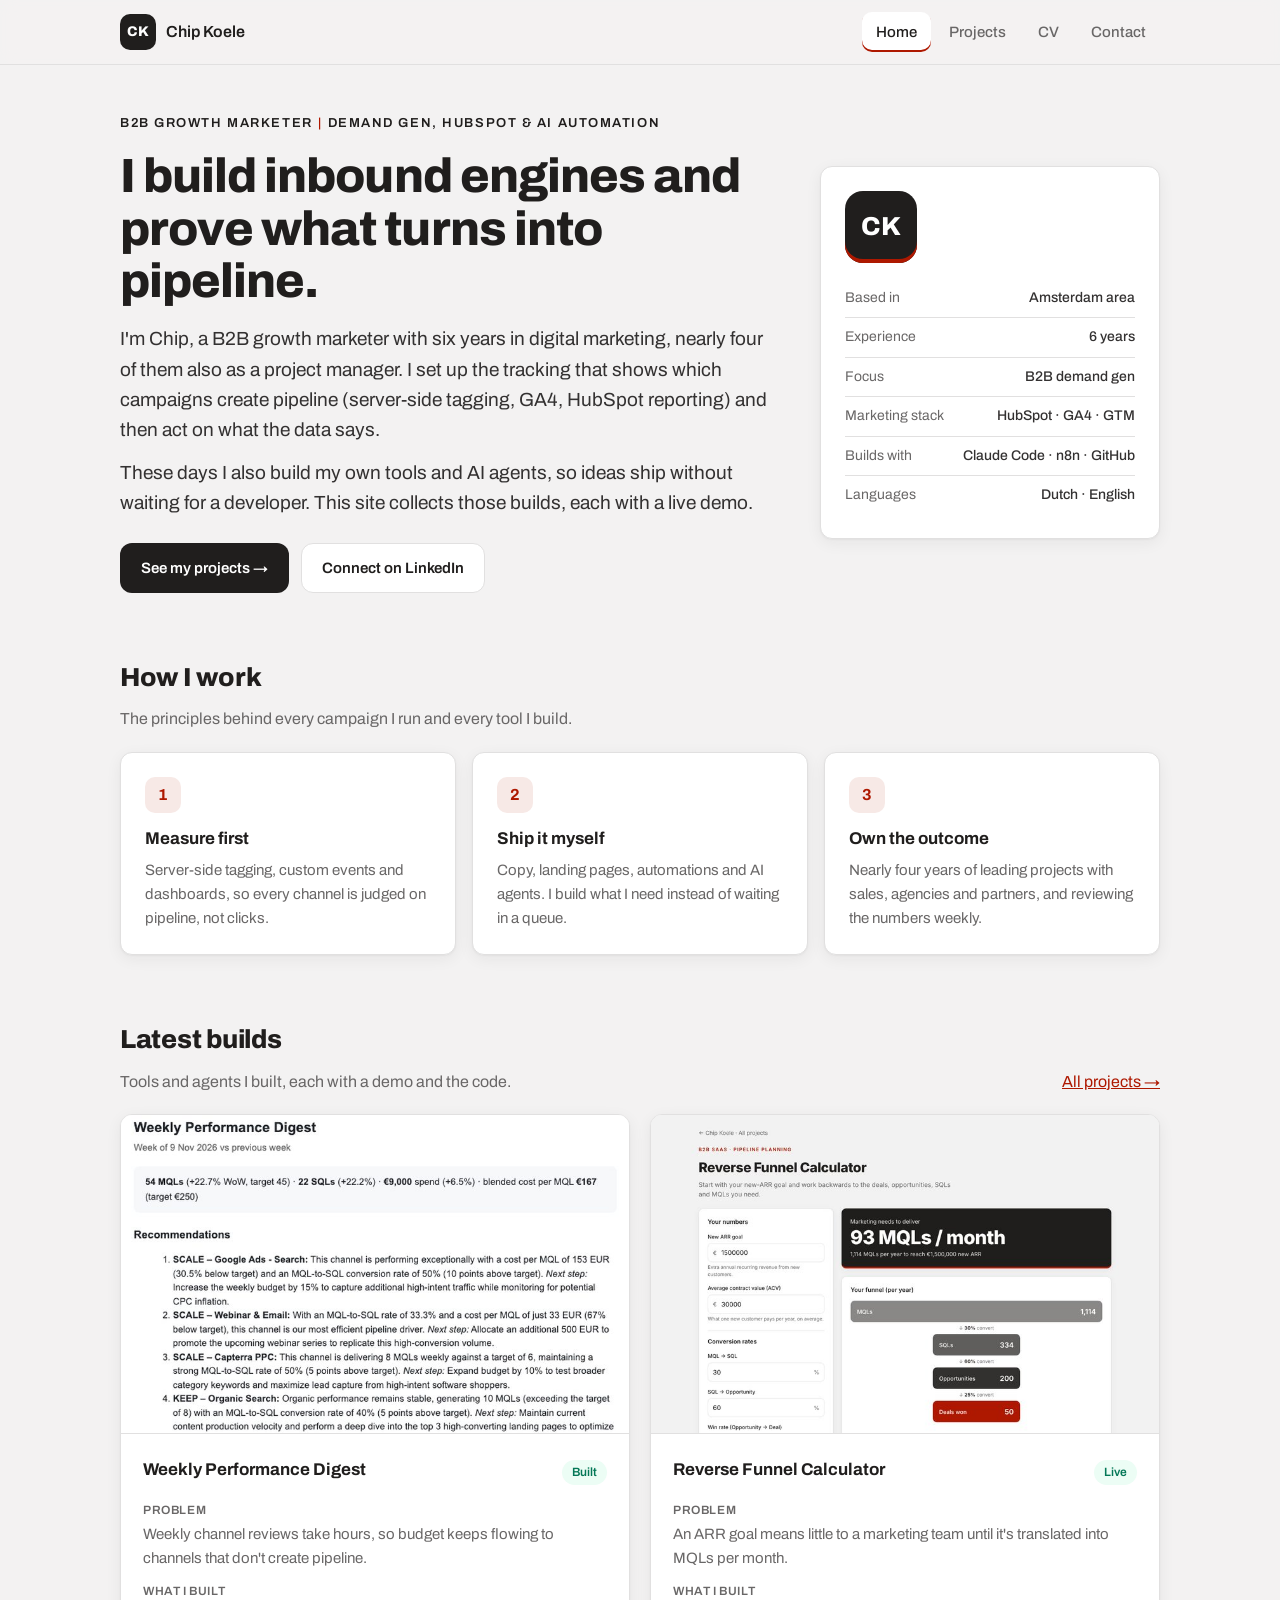
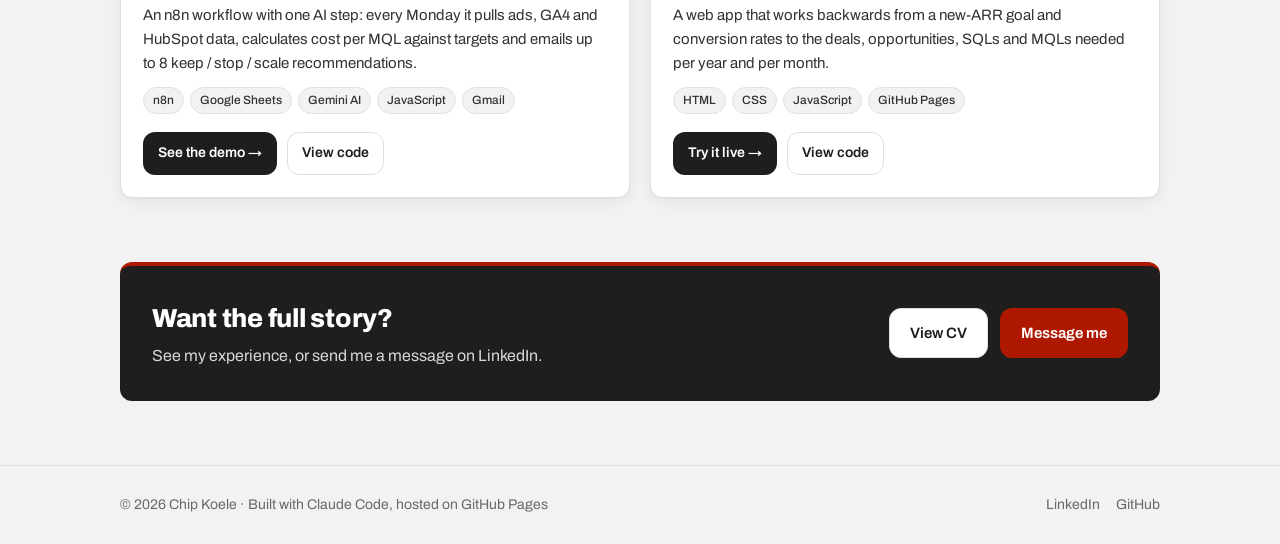
==== commit d4807e15: "Split Home intro into two paragraphs Easier to read, especially on mobile: first about my marketing " ====
--- a/index.html
+++ b/index.html
@@ -39,7 +39,8 @@
         <div>
           <span class="role-line">B2B Growth Marketer<span class="sep">|</span>Demand Gen, HubSpot &amp; AI Automation</span>
           <h1>I build inbound engines and prove what turns into pipeline.</h1>
-          <p class="lead">I'm Chip, a B2B growth marketer with six years in digital marketing, nearly four of them also as a project manager. I set up the tracking that shows which campaigns create pipeline (server-side tagging, GA4, HubSpot reporting) and then act on what the data says. These days I also build my own tools and AI agents, so ideas ship without waiting for a developer. This site collects those builds, each with a live demo.</p>
+          <p class="lead lead-first">I'm Chip, a B2B growth marketer with six years in digital marketing, nearly four of them also as a project manager. I set up the tracking that shows which campaigns create pipeline (server-side tagging, GA4, HubSpot reporting) and then act on what the data says.</p>
+          <p class="lead">These days I also build my own tools and AI agents, so ideas ship without waiting for a developer. This site collects those builds, each with a live demo.</p>
           <div class="btn-row">
             <a class="btn btn-primary" href="projects.html">See my projects →</a>
             <a class="btn btn-secondary" href="https://www.linkedin.com/in/chip-koele-5592b2a4/" target="_blank" rel="noopener">Connect on LinkedIn</a>
--- a/assets/css/site.css
+++ b/assets/css/site.css
@@ -94,6 +94,7 @@
 h2 { font-size: clamp(22px, 3vw, 26px); font-weight: 800; letter-spacing: -.01em; margin: 0 0 8px; }
 h3 { font-size: 17px; margin: 0 0 6px; }
 .lead { font-size: clamp(17px, 2.2vw, 19px); color: var(--body); max-width: 680px; margin: 0 0 24px; }
+.lead-first { margin-bottom: 12px; }
 .muted { color: var(--muted); }
 .section { margin-top: 64px; }
 .section-head { display: flex; align-items: end; justify-content: space-between; gap: 16px; margin-bottom: 20px; flex-wrap: wrap; }
